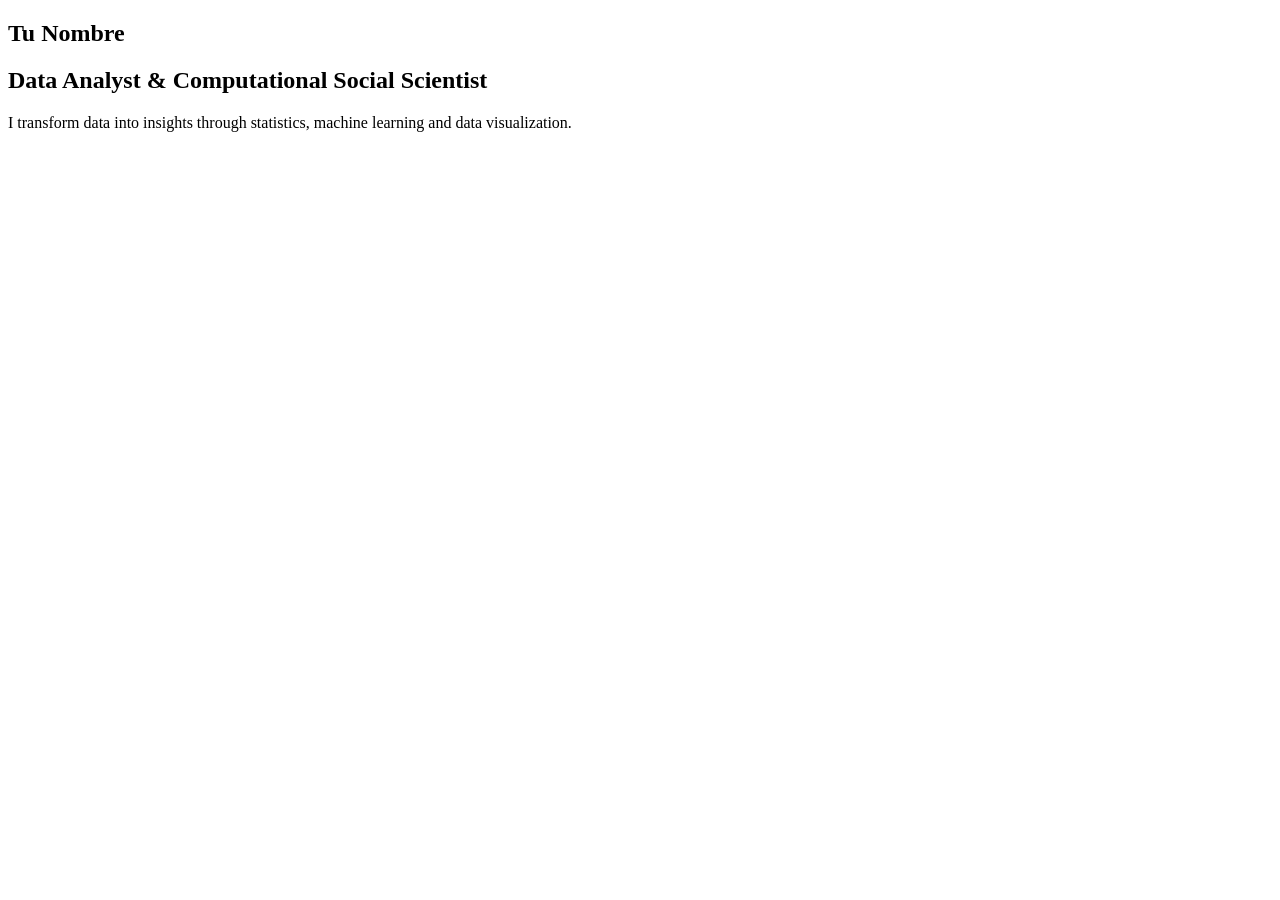
==== index.html @ e961c698 "Create index.html" ====
<!DOCTYPE html>
<html lang="en">
<head>
    <meta charset="UTF-8">
    <meta name="viewport" content="width=device-width, initial-scale=1.0">
    <title>Tu Nombre | Data Analyst</title>

    <!-- Google Font -->
    <link rel="preconnect" href="https://fonts.googleapis.com">
    <link rel="preconnect" href="https://fonts.gstatic.com" crossorigin>
    <link href="https://fonts.googleapis.com/css2?family=Inter:wght@300;400;600;700&display=swap" rel="stylesheet">

    <!-- CSS -->
    <link rel="stylesheet" href="style.css">
</head>

<body>

    <section class="hero">

        <h1>Tu Nombre</h1>

        <h2>Data Analyst & Computational Social Scientist</h2>

        <p>
            I transform data into insights through statistics,
            machine learning and data visualization.
        </p>

    </section>

</body>
</html>
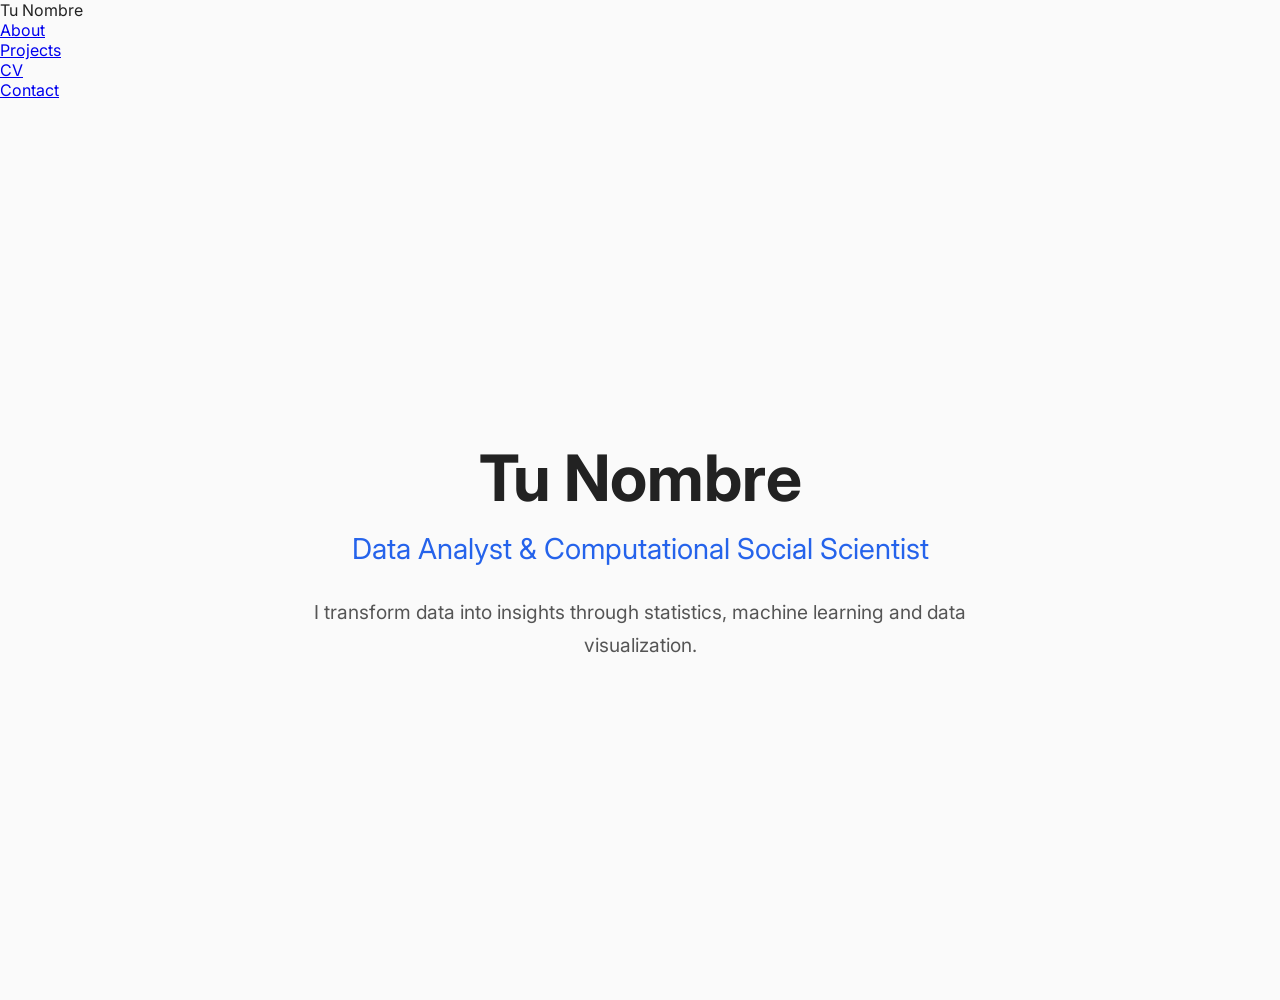
==== commit 9eed1f94: "Update index.html" ====
--- a/index.html
+++ b/index.html
@@ -16,6 +16,21 @@
 
 <body>
 
+    <nav>
+
+        <div class="logo">
+            Tu Nombre
+        </div>
+
+        <ul>
+            <li><a href="#about">About</a></li>
+            <li><a href="#projects">Projects</a></li>
+            <li><a href="assets/cv.pdf" target="_blank">CV</a></li>
+            <li><a href="#contact">Contact</a></li>
+        </ul>
+
+    </nav>
+
     <section class="hero">
 
         <h1>Tu Nombre</h1>
--- a/style.css
+++ b/style.css
@@ -0,0 +1,45 @@
+*{
+    margin:0;
+    padding:0;
+    box-sizing:border-box;
+}
+
+body{
+    font-family:'Inter',sans-serif;
+    background:#fafafa;
+    color:#222;
+}
+
+.hero{
+    height:100vh;
+
+    display:flex;
+    flex-direction:column;
+
+    justify-content:center;
+    align-items:center;
+
+    text-align:center;
+
+    padding:20px;
+}
+
+h1{
+    font-size:4rem;
+    font-weight:700;
+}
+
+h2{
+    margin-top:15px;
+    font-size:1.8rem;
+    font-weight:400;
+    color:#2563eb;
+}
+
+p{
+    margin-top:30px;
+    max-width:700px;
+    font-size:1.2rem;
+    line-height:1.7;
+    color:#555;
+}
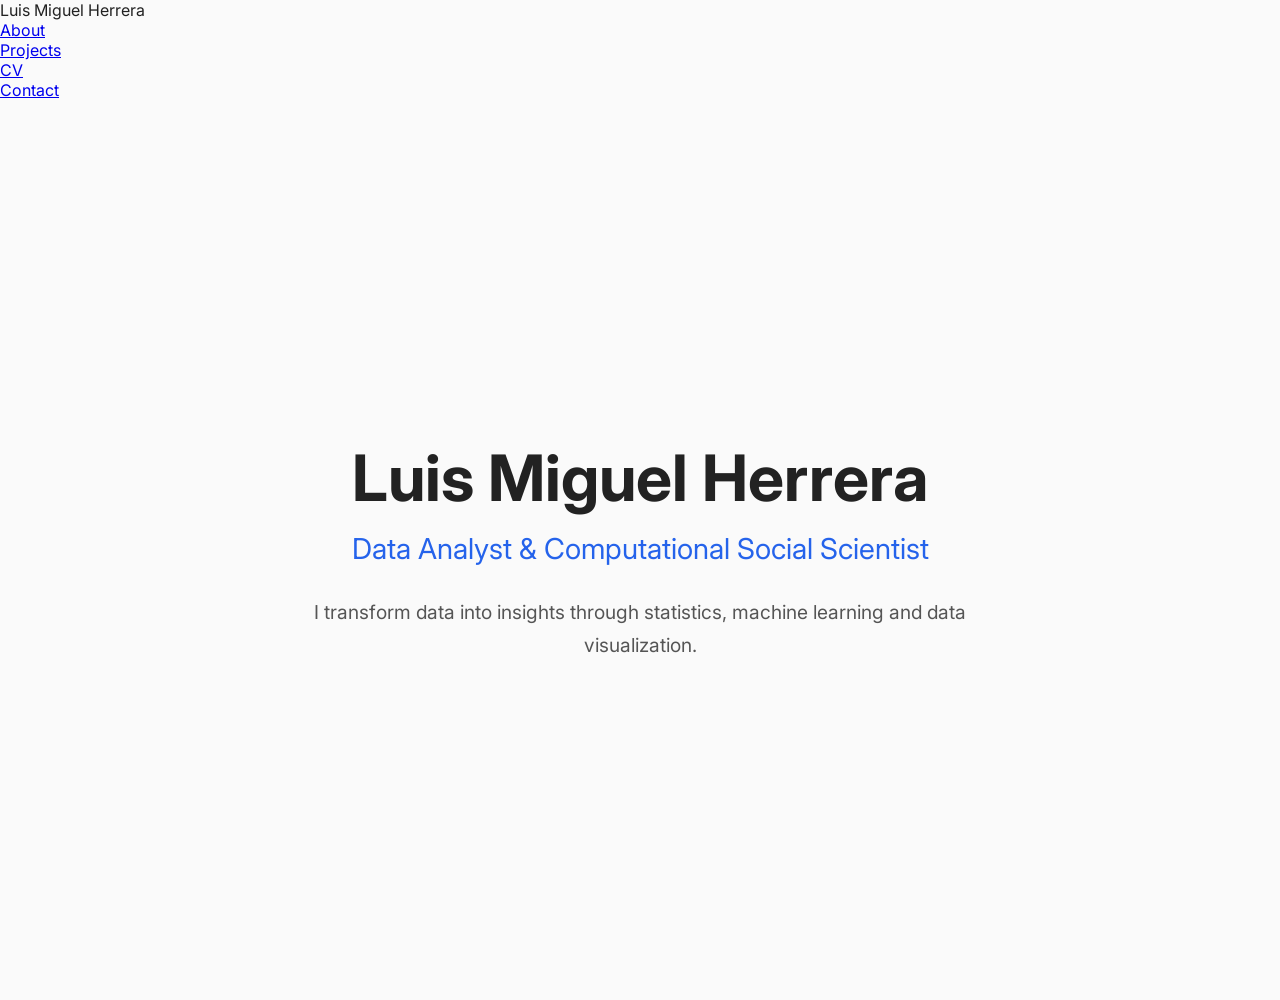
==== commit 3cbde84d: "Update index.html" ====
--- a/index.html
+++ b/index.html
@@ -19,7 +19,7 @@
     <nav>
 
         <div class="logo">
-            Tu Nombre
+            Luis Miguel Herrera
         </div>
 
         <ul>
@@ -33,7 +33,7 @@
 
     <section class="hero">
 
-        <h1>Tu Nombre</h1>
+        <h1>Luis Miguel Herrera</h1>
 
         <h2>Data Analyst & Computational Social Scientist</h2>
 
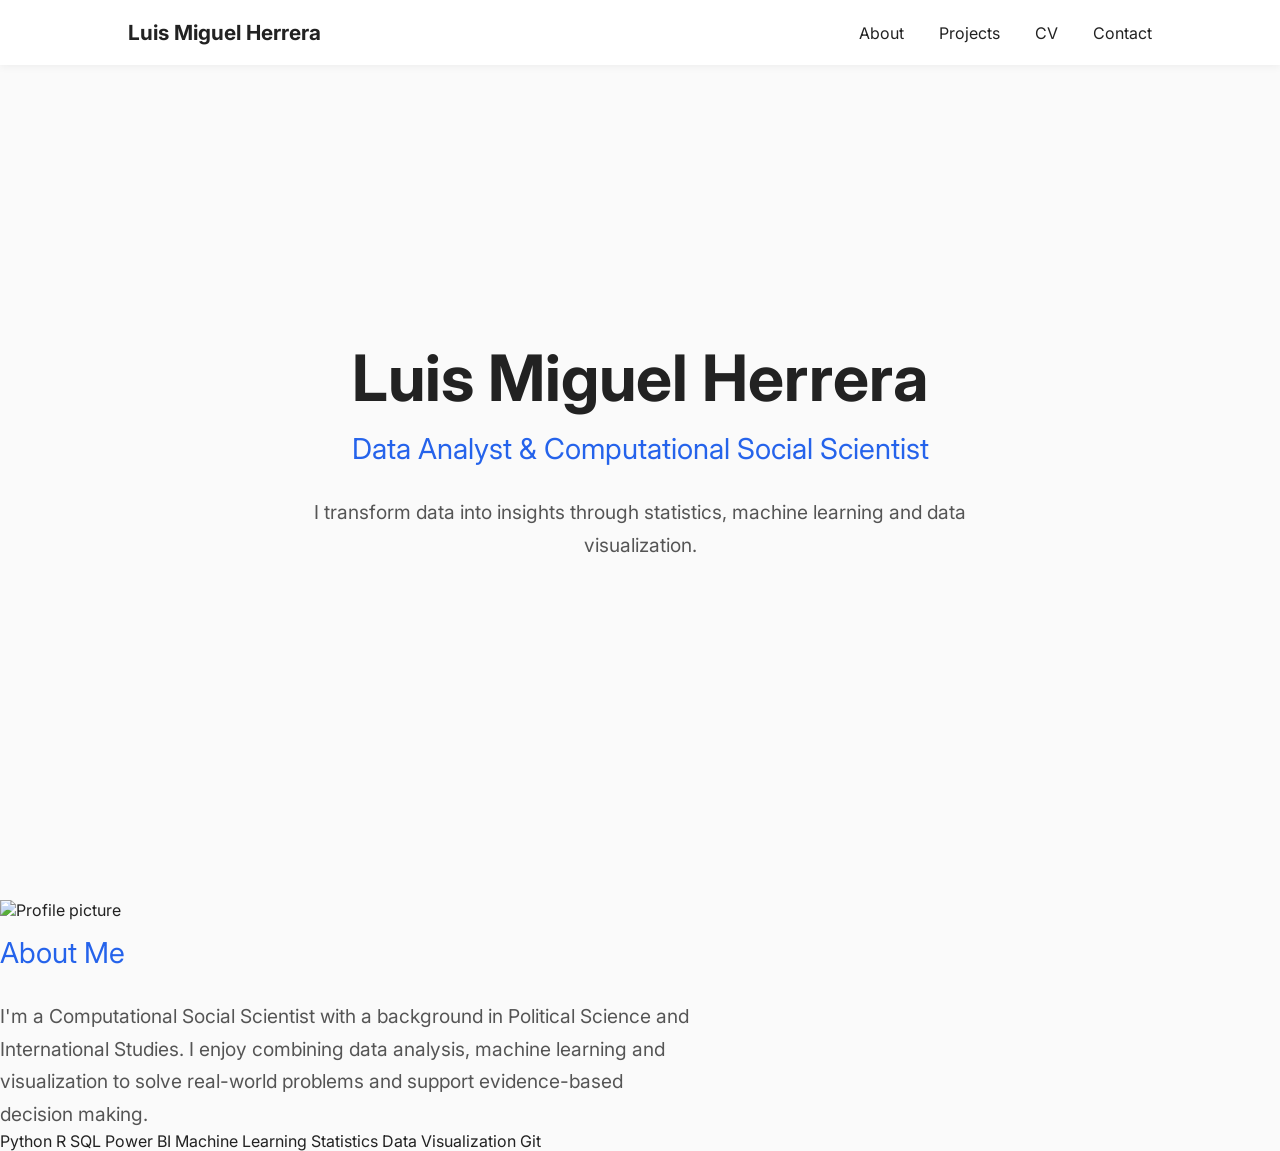
==== commit 70e47a28: "Update index.html" ====
--- a/index.html
+++ b/index.html
@@ -44,5 +44,39 @@
 
     </section>
 
+<section id="about" class="about">
+
+    <div class="about-image">
+        <img src="assets/profile.jpg" alt="Profile picture">
+    </div>
+
+    <div class="about-text">
+
+        <h2>About Me</h2>
+
+        <p>
+            I'm a Computational Social Scientist with a background in
+            Political Science and International Studies. I enjoy combining
+            data analysis, machine learning and visualization to solve
+            real-world problems and support evidence-based decision making.
+        </p>
+
+        <div class="skills">
+
+            <span>Python</span>
+            <span>R</span>
+            <span>SQL</span>
+            <span>Power BI</span>
+            <span>Machine Learning</span>
+            <span>Statistics</span>
+            <span>Data Visualization</span>
+            <span>Git</span>
+
+        </div>
+
+    </div>
+
+</section>
+
 </body>
 </html>
--- a/style.css
+++ b/style.css
@@ -43,3 +43,46 @@
     line-height:1.7;
     color:#555;
 }
+
+/* ---------- NAVBAR ---------- */
+
+nav{
+    position:fixed;
+    top:0;
+    left:0;
+
+    width:100%;
+
+    background:white;
+
+    display:flex;
+    justify-content:space-between;
+    align-items:center;
+
+    padding:20px 10%;
+
+    box-shadow:0 2px 8px rgba(0,0,0,.05);
+
+    z-index:1000;
+}
+
+.logo{
+    font-size:1.3rem;
+    font-weight:700;
+}
+
+nav ul{
+    list-style:none;
+    display:flex;
+    gap:35px;
+}
+
+nav a{
+    text-decoration:none;
+    color:#222;
+    transition:.25s;
+}
+
+nav a:hover{
+    color:#2563eb;
+}
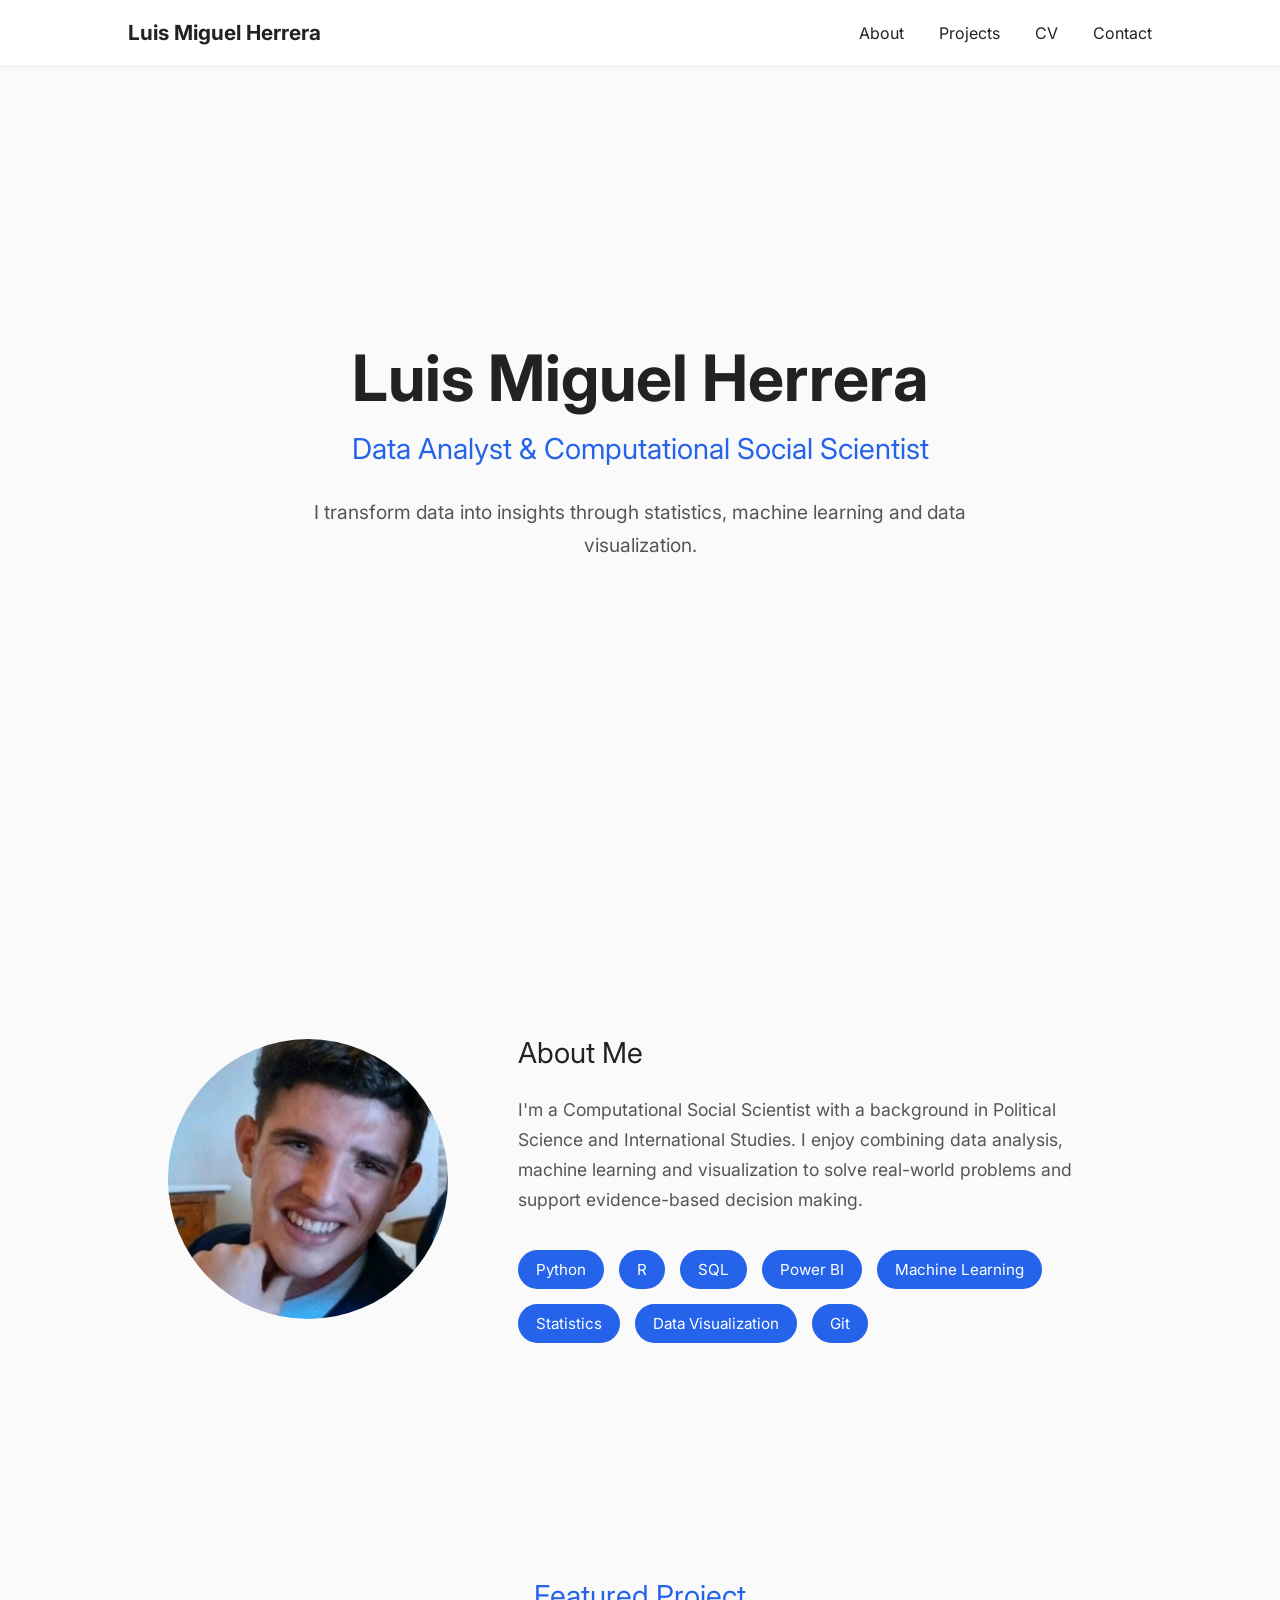
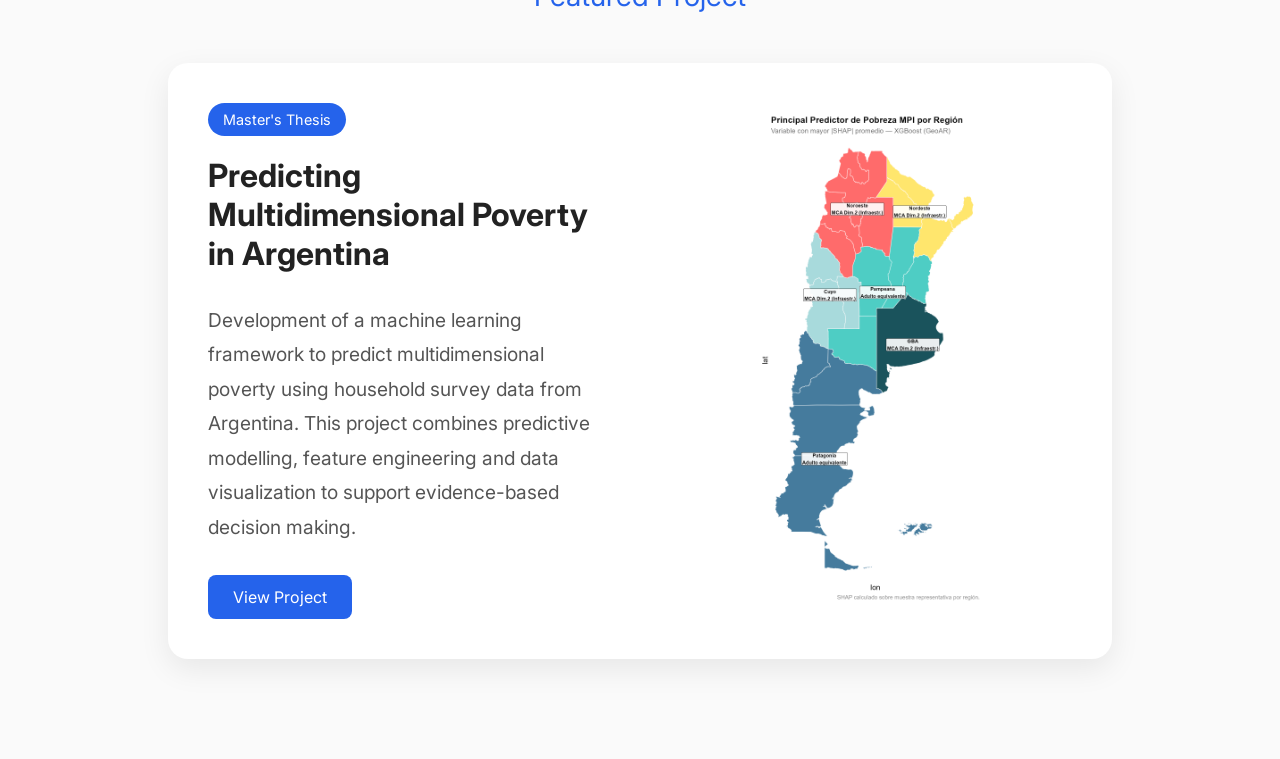
==== commit 248488af: "Update style.css and index.html" ====
--- a/index.html
+++ b/index.html
@@ -1,5 +1,6 @@
 <!DOCTYPE html>
 <html lang="en">
+
 <head>
     <meta charset="UTF-8">
     <meta name="viewport" content="width=device-width, initial-scale=1.0">
@@ -44,39 +45,76 @@
 
     </section>
 
-<section id="about" class="about">
+    <section id="about" class="about">
 
-    <div class="about-image">
-        <img src="assets/profile.jpg" alt="Profile picture">
-    </div>
+        <div class="about-image">
+            <img src="assets/profile.jpg" alt="Profile picture">
+        </div>
 
-    <div class="about-text">
+        <div class="about-text">
 
-        <h2>About Me</h2>
+            <h2>About Me</h2>
 
-        <p>
-            I'm a Computational Social Scientist with a background in
-            Political Science and International Studies. I enjoy combining
-            data analysis, machine learning and visualization to solve
-            real-world problems and support evidence-based decision making.
-        </p>
+            <p>
+                I'm a Computational Social Scientist with a background in
+                Political Science and International Studies. I enjoy combining
+                data analysis, machine learning and visualization to solve
+                real-world problems and support evidence-based decision making.
+            </p>
 
-        <div class="skills">
+            <div class="skills">
 
-            <span>Python</span>
-            <span>R</span>
-            <span>SQL</span>
-            <span>Power BI</span>
-            <span>Machine Learning</span>
-            <span>Statistics</span>
-            <span>Data Visualization</span>
-            <span>Git</span>
+                <span>Python</span>
+                <span>R</span>
+                <span>SQL</span>
+                <span>Power BI</span>
+                <span>Machine Learning</span>
+                <span>Statistics</span>
+                <span>Data Visualization</span>
+                <span>Git</span>
+
+            </div>
 
         </div>
 
-    </div>
+    </section>
 
-</section>
+    <section id="projects" class="projects">
+
+        <h2>Featured Project</h2>
+
+        <div class="project-card">
+
+            <div class="project-text">
+
+                <span class="project-tag">Master's Thesis</span>
+
+                <h3>Predicting Multidimensional Poverty in Argentina</h3>
+
+                <p>
+                    Development of a machine learning framework to predict
+                    multidimensional poverty using household survey data from
+                    Argentina. This project combines predictive modelling,
+                    feature engineering and data visualization to support
+                    evidence-based decision making.
+                </p>
+
+                <a href="#" class="project-button">
+                    View Project
+                </a>
+
+            </div>
+
+            <div class="project-image">
+
+                <img src="assets/projects/poverty.png" alt="TFM Preview">
+
+            </div>
+
+        </div>
+
+    </section>
 
 </body>
-</html>
+
+</html>
--- a/style.css
+++ b/style.css
@@ -1,88 +1,272 @@
-*{
-    margin:0;
-    padding:0;
-    box-sizing:border-box;
-}
-
-body{
-    font-family:'Inter',sans-serif;
-    background:#fafafa;
-    color:#222;
-}
-
-.hero{
-    height:100vh;
-
-    display:flex;
-    flex-direction:column;
-
-    justify-content:center;
-    align-items:center;
-
-    text-align:center;
-
-    padding:20px;
-}
-
-h1{
-    font-size:4rem;
-    font-weight:700;
-}
-
-h2{
-    margin-top:15px;
-    font-size:1.8rem;
-    font-weight:400;
-    color:#2563eb;
-}
-
-p{
-    margin-top:30px;
-    max-width:700px;
-    font-size:1.2rem;
-    line-height:1.7;
-    color:#555;
+* {
+    margin: 0;
+    padding: 0;
+    box-sizing: border-box;
+}
+
+body {
+    font-family: 'Inter', sans-serif;
+    background: #fafafa;
+    color: #222;
+}
+
+.hero {
+    height: 100vh;
+
+    display: flex;
+    flex-direction: column;
+
+    justify-content: center;
+    align-items: center;
+
+    text-align: center;
+
+    padding: 20px;
+}
+
+h1 {
+    font-size: 4rem;
+    font-weight: 700;
+}
+
+h2 {
+    margin-top: 15px;
+    font-size: 1.8rem;
+    font-weight: 400;
+    color: #2563eb;
+}
+
+p {
+    margin-top: 30px;
+    max-width: 700px;
+    font-size: 1.2rem;
+    line-height: 1.7;
+    color: #555;
 }
 
 /* ---------- NAVBAR ---------- */
 
-nav{
-    position:fixed;
-    top:0;
-    left:0;
-
-    width:100%;
-
-    background:white;
-
-    display:flex;
-    justify-content:space-between;
-    align-items:center;
-
-    padding:20px 10%;
-
-    box-shadow:0 2px 8px rgba(0,0,0,.05);
-
-    z-index:1000;
-}
-
-.logo{
-    font-size:1.3rem;
-    font-weight:700;
-}
-
-nav ul{
-    list-style:none;
-    display:flex;
-    gap:35px;
-}
-
-nav a{
-    text-decoration:none;
-    color:#222;
-    transition:.25s;
-}
-
-nav a:hover{
-    color:#2563eb;
-}
+nav {
+    position: fixed;
+    top: 0;
+    left: 0;
+
+    width: 100%;
+
+    background: white;
+
+    display: flex;
+    justify-content: space-between;
+    align-items: center;
+
+    padding: 20px 10%;
+
+    box-shadow: 0 2px 8px rgba(0, 0, 0, .05);
+
+    z-index: 1000;
+}
+
+.logo {
+    font-size: 1.3rem;
+    font-weight: 700;
+}
+
+nav ul {
+    list-style: none;
+    display: flex;
+    gap: 35px;
+}
+
+nav a {
+    text-decoration: none;
+    color: #222;
+    transition: .25s;
+}
+
+nav a:hover {
+    color: #2563eb;
+}
+
+/* ---------- ABOUT ---------- */
+
+.about {
+
+    max-width: 1200px;
+
+    margin: auto;
+
+    padding: 120px 10%;
+
+    display: flex;
+
+    gap: 70px;
+
+    align-items: center;
+
+}
+
+.about-image img {
+
+    width: 280px;
+    height: 280px;
+
+    object-fit: cover;
+
+    border-radius: 50%;
+
+}
+
+.about-text {
+
+    flex: 1;
+
+}
+
+.about-text h2 {
+
+    color: #222;
+
+    margin-bottom: 25px;
+
+}
+
+.about-text p {
+
+    margin-top: 0;
+
+    color: #555;
+
+    font-size: 1.1rem;
+
+}
+
+.skills {
+
+    display: flex;
+
+    flex-wrap: wrap;
+
+    gap: 15px;
+
+    margin-top: 35px;
+
+}
+
+.skills span {
+
+    background: #2563eb;
+
+    color: white;
+
+    padding: 10px 18px;
+
+    border-radius: 30px;
+
+    font-size: .95rem;
+
+}
+
+/* ---------- PROJECTS ---------- */
+
+/* ---------- FEATURED PROJECT ---------- */
+
+.projects {
+    max-width: 1200px;
+    margin: 0 auto;
+    padding: 100px 10%;
+}
+
+.projects h2 {
+    text-align: center;
+    margin-bottom: 50px;
+}
+
+.project-card {
+
+    display: flex;
+
+    align-items: center;
+
+    gap: 60px;
+
+    background: white;
+
+    padding: 40px;
+
+    border-radius: 20px;
+
+    box-shadow: 0 10px 30px rgba(0, 0, 0, .08);
+
+}
+
+.project-text {
+
+    flex: 1;
+
+}
+
+.project-tag {
+
+    display: inline-block;
+
+    background: #2563eb;
+
+    color: white;
+
+    padding: 8px 15px;
+
+    border-radius: 20px;
+
+    margin-bottom: 20px;
+
+    font-size: .9rem;
+
+}
+
+.project-text h3 {
+
+    font-size: 2rem;
+
+    margin-bottom: 20px;
+
+}
+
+.project-text p {
+
+    color: #555;
+
+    line-height: 1.8;
+
+}
+
+.project-button {
+
+    display: inline-block;
+
+    margin-top: 30px;
+
+    background: #2563eb;
+
+    color: white;
+
+    padding: 12px 25px;
+
+    text-decoration: none;
+
+    border-radius: 8px;
+
+}
+
+.project-image {
+
+    flex: 1;
+
+}
+
+.project-image img {
+
+    width: 100%;
+
+    border-radius: 15px;
+
+}
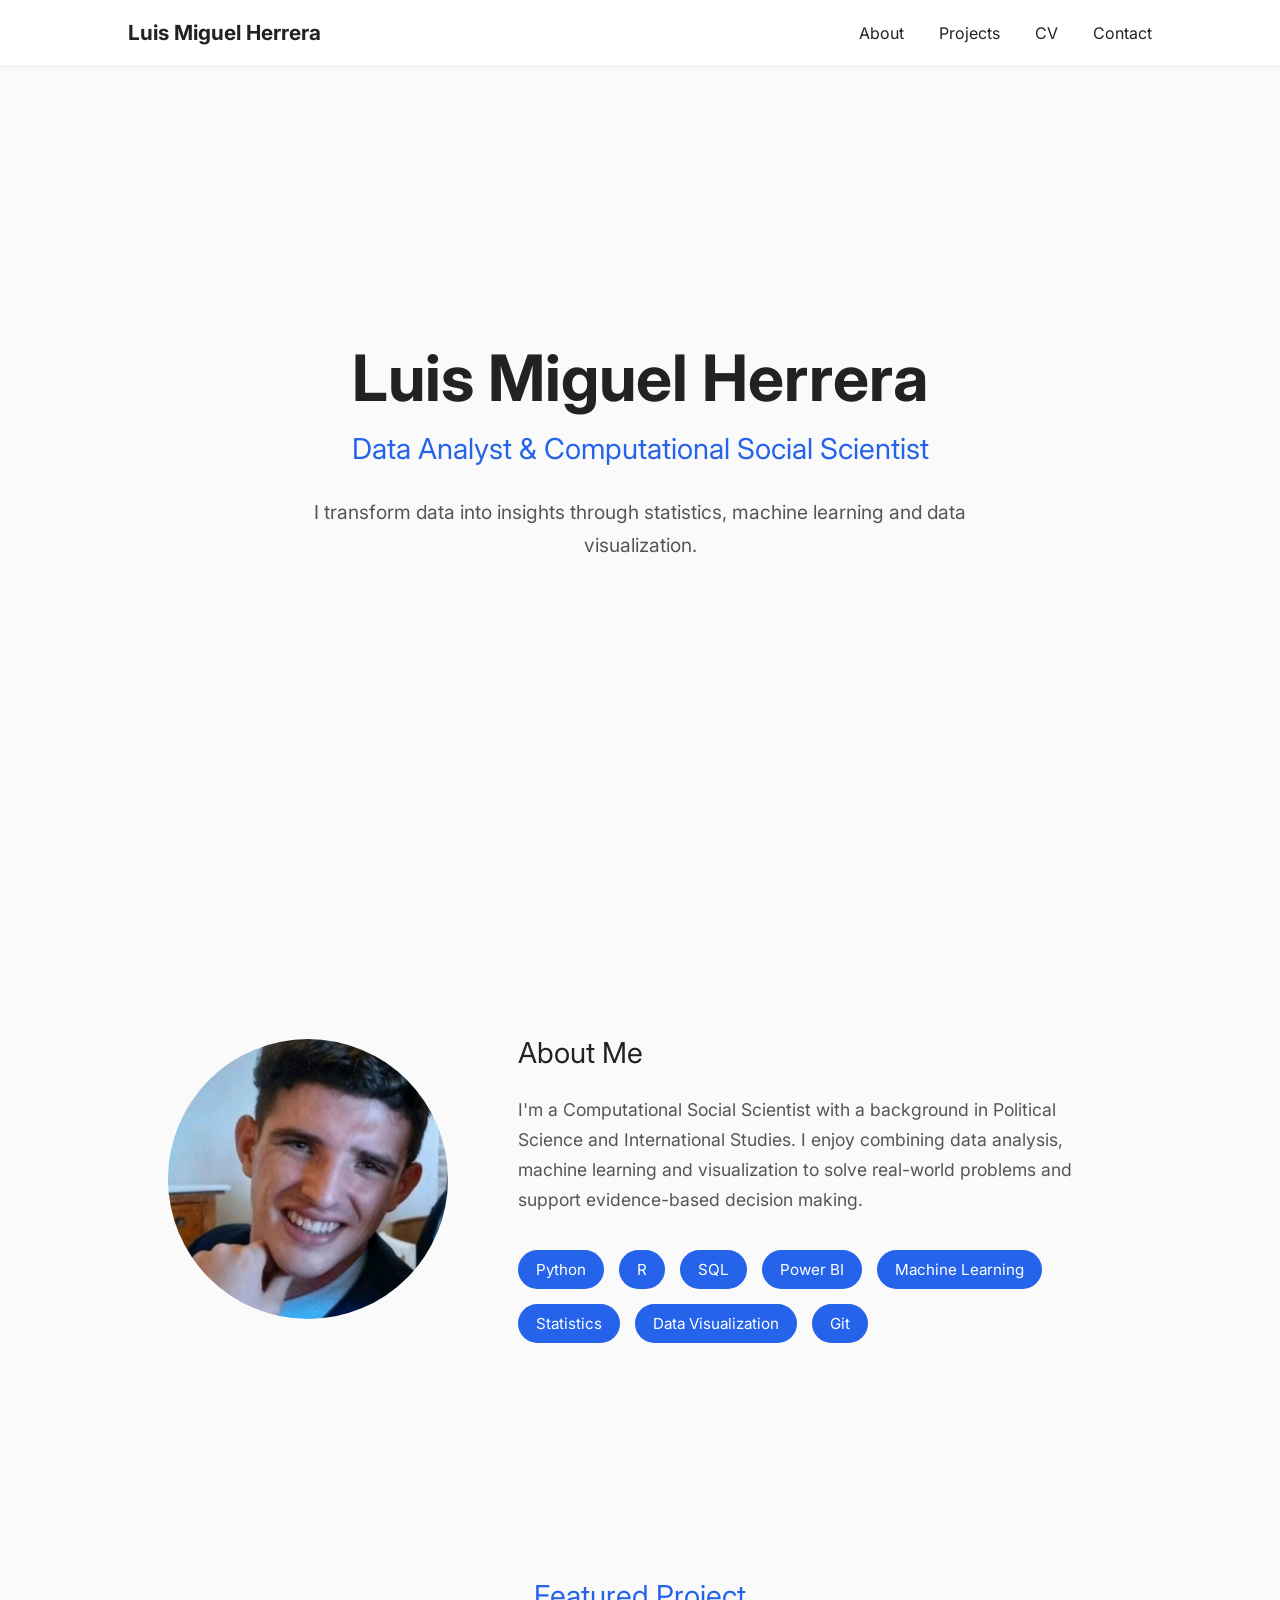
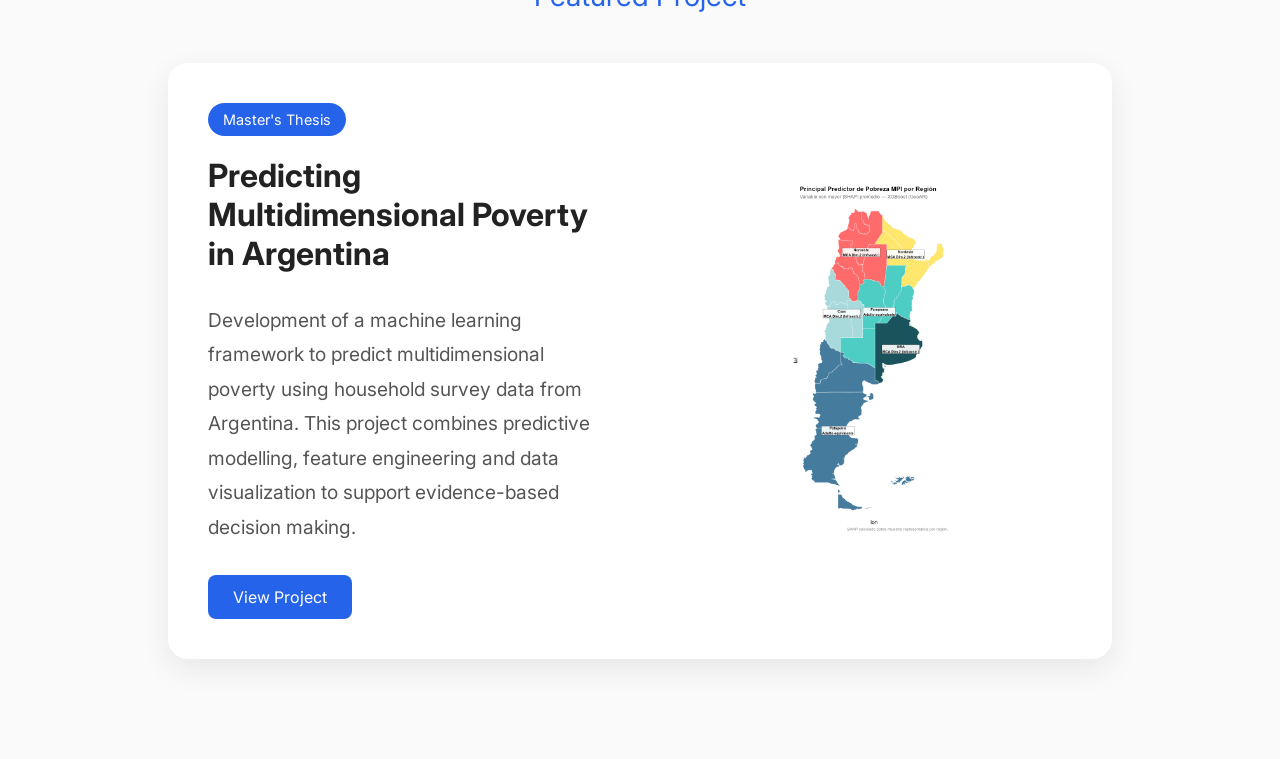
==== commit 59552eec: "Update index.html Creation notebooks/infografia copiado de proyecto TFM" ====
--- a/index.html
+++ b/index.html
@@ -99,10 +99,9 @@
                     evidence-based decision making.
                 </p>
 
-                <a href="#" class="project-button">
+                <a href="project-poverty.html" class="project-button">
                     View Project
                 </a>
-
             </div>
 
             <div class="project-image">
--- a/style.css
+++ b/style.css
@@ -266,6 +266,9 @@
 .project-image img {
 
     width: 100%;
+    max-height: 350px;
+
+    object-fit: contain;
 
     border-radius: 15px;
 
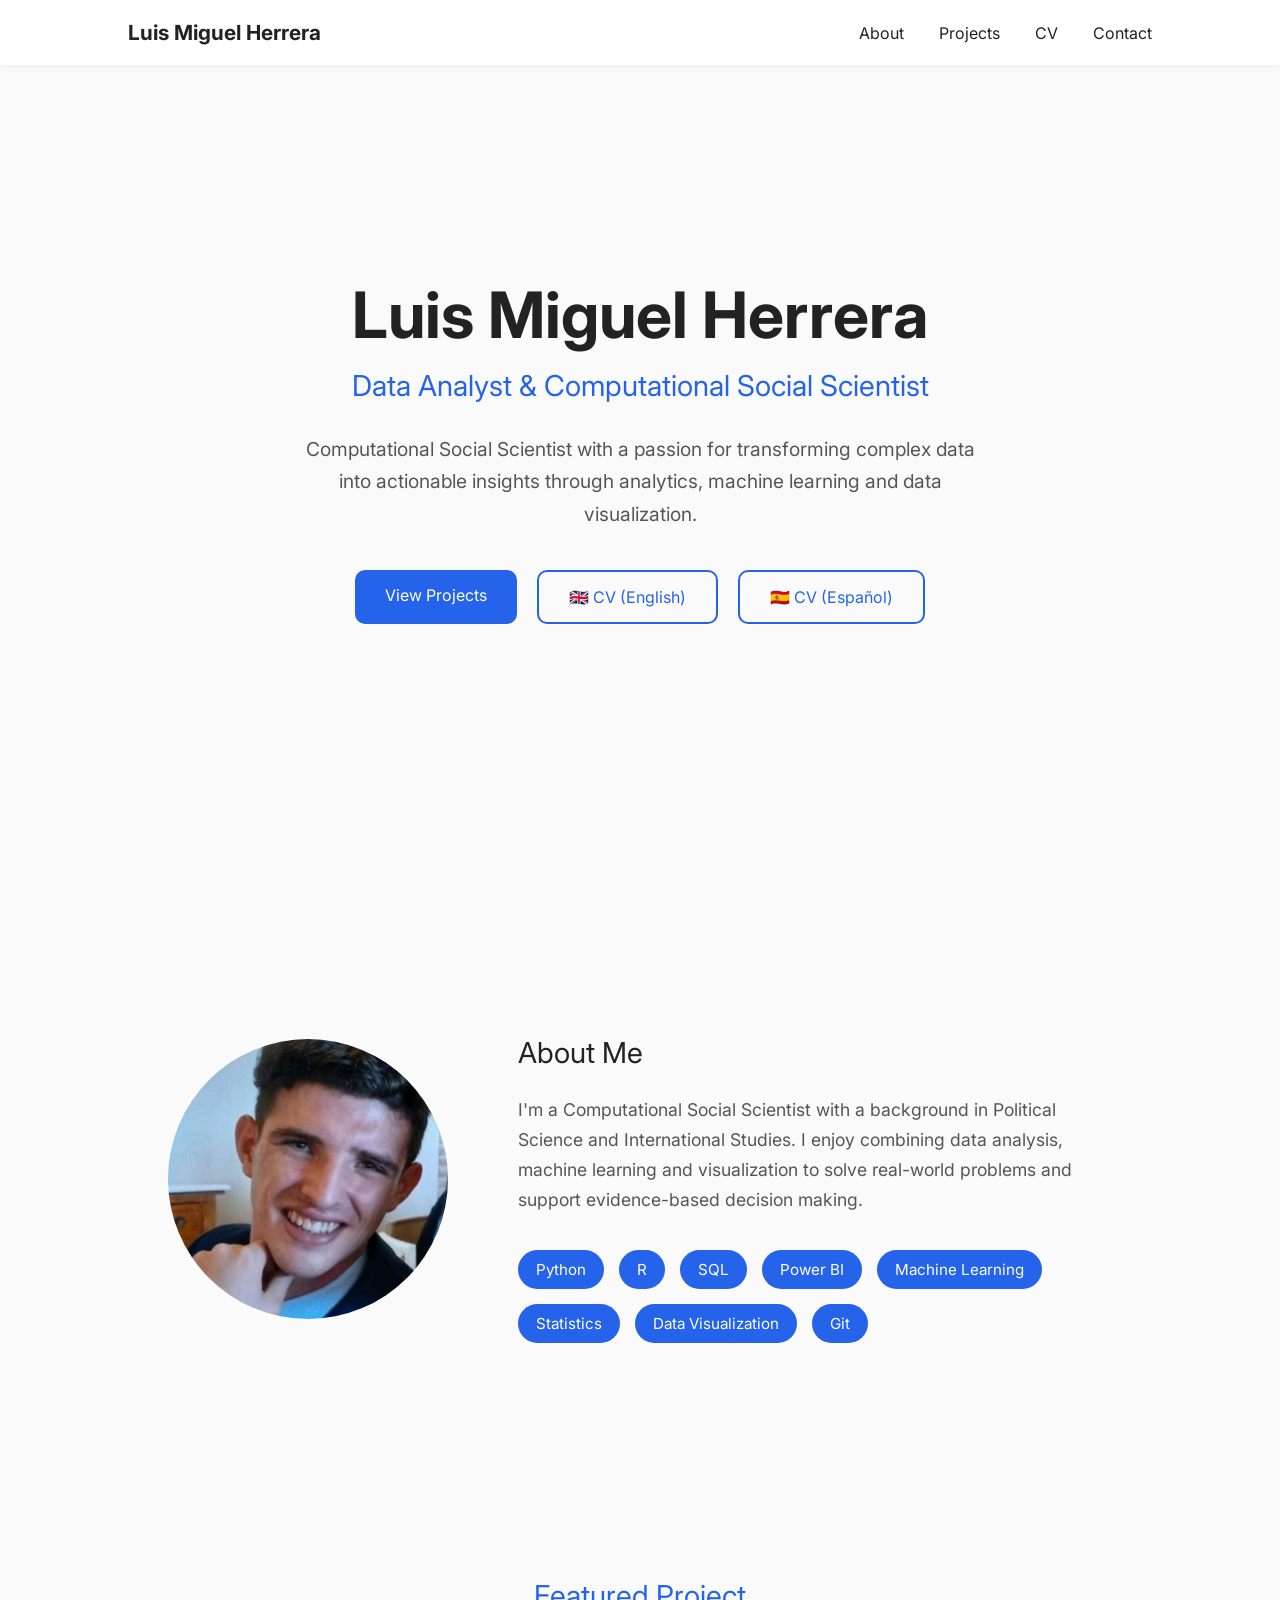
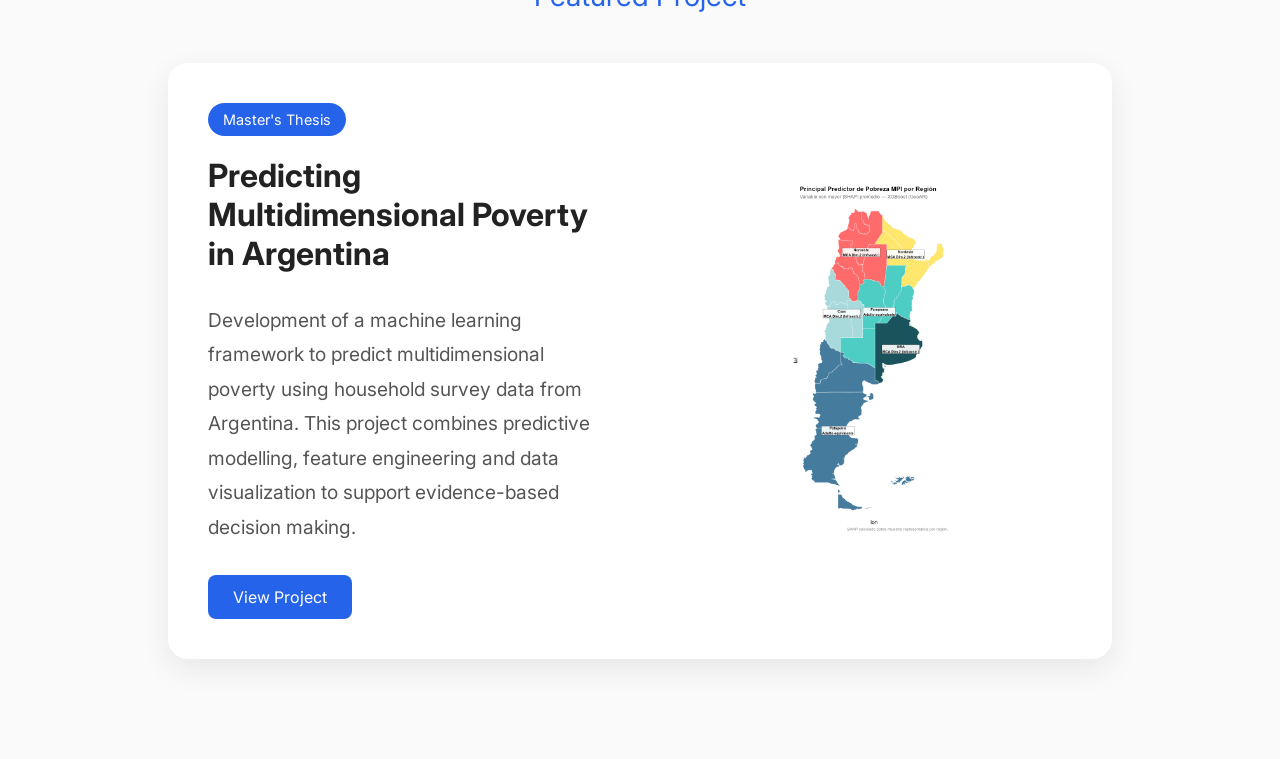
==== commit 3b319b4f: "Update index.html Update style.css CV English and CV Spanish" ====
--- a/index.html
+++ b/index.html
@@ -39,9 +39,26 @@
         <h2>Data Analyst & Computational Social Scientist</h2>
 
         <p>
-            I transform data into insights through statistics,
-            machine learning and data visualization.
+            Computational Social Scientist with a passion for transforming complex data into actionable insights through
+            analytics, machine learning and data visualization.
         </p>
+        <div class="hero-buttons">
+
+            <a href="#projects" class="btn-primary">
+                View Projects
+            </a>
+
+            <a href="assets/cv-en.pdf" class="btn-secondary" target="_blank">
+                🇬🇧 CV (English)
+            </a>
+
+            <a href="assets/cv-es.pdf" class="btn-secondary" target="_blank">
+                🇪🇸 CV (Español)
+            </a>
+
+        </div>
+
+
 
     </section>
 
--- a/style.css
+++ b/style.css
@@ -272,4 +272,91 @@
 
     border-radius: 15px;
 
+}
+
+/* ---------- PROJECT PAGE ---------- */
+
+.project-banner {
+
+    display: flex;
+    justify-content: center;
+    padding: 20px 0 40px;
+
+}
+
+.project-banner img {
+
+    width: 100%;
+    max-width: 850px;
+    /* Ajusta este valor a tu gusto */
+    height: auto;
+
+    border-radius: 15px;
+
+    box-shadow: 0 10px 30px rgba(0, 0, 0, .08);
+
+}
+
+/* ---------- HERO BUTTONS ---------- */
+
+.hero-buttons {
+
+    margin-top: 40px;
+
+    display: flex;
+
+    gap: 20px;
+
+    flex-wrap: wrap;
+
+    justify-content: center;
+
+}
+
+.btn-primary {
+
+    background: #2563eb;
+
+    color: white;
+
+    padding: 15px 30px;
+
+    border-radius: 10px;
+
+    text-decoration: none;
+
+    transition: .3s;
+
+}
+
+.btn-primary:hover {
+
+    transform: translateY(-3px);
+
+    box-shadow: 0 10px 20px rgba(37, 99, 235, .25);
+
+}
+
+.btn-secondary {
+
+    border: 2px solid #2563eb;
+
+    color: #2563eb;
+
+    padding: 15px 30px;
+
+    border-radius: 10px;
+
+    text-decoration: none;
+
+    transition: .3s;
+
+}
+
+.btn-secondary:hover {
+
+    background: #2563eb;
+
+    color: white;
+
 }
